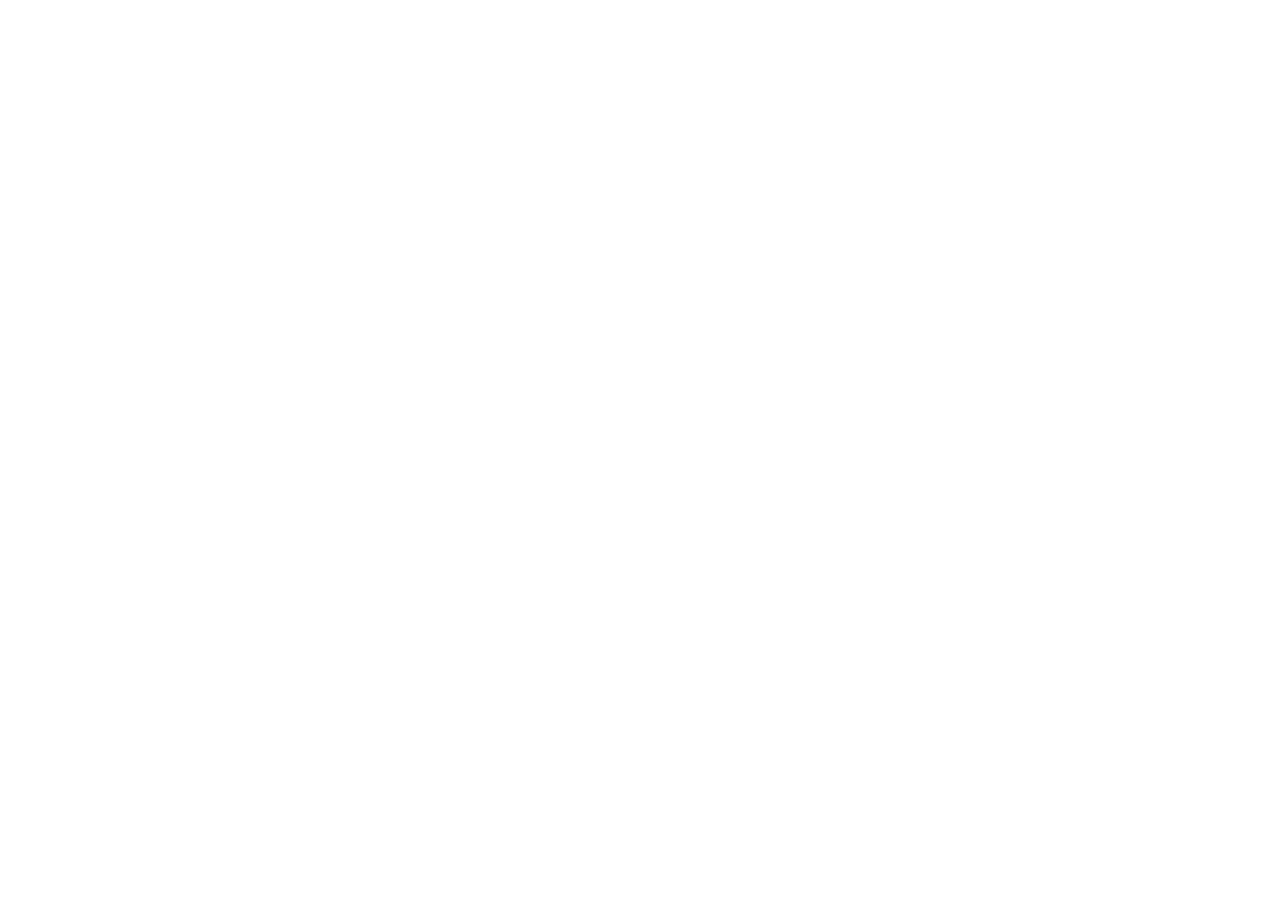
==== simon-the-game/index.html @ 652fe59e "Add simon-the-game" ====
<!DOCTYPE html><html lang=en><head><meta charset=utf-8><meta http-equiv=X-UA-Compatible content="IE=edge"><meta name=viewport content="width=device-width,initial-scale=1"><link rel=icon href=/favicon.ico><title>simon-the-game</title><link href=/css/app.dd638f56.css rel=preload as=style><link href=/js/app.24bd2131.js rel=preload as=script><link href=/js/chunk-vendors.ed8845ed.js rel=preload as=script><link href=/css/app.dd638f56.css rel=stylesheet></head><body><noscript><strong>We're sorry but simon-the-game doesn't work properly without JavaScript enabled. Please enable it to continue.</strong></noscript><div id=app></div><script src=/js/chunk-vendors.ed8845ed.js></script><script src=/js/app.24bd2131.js></script></body></html>
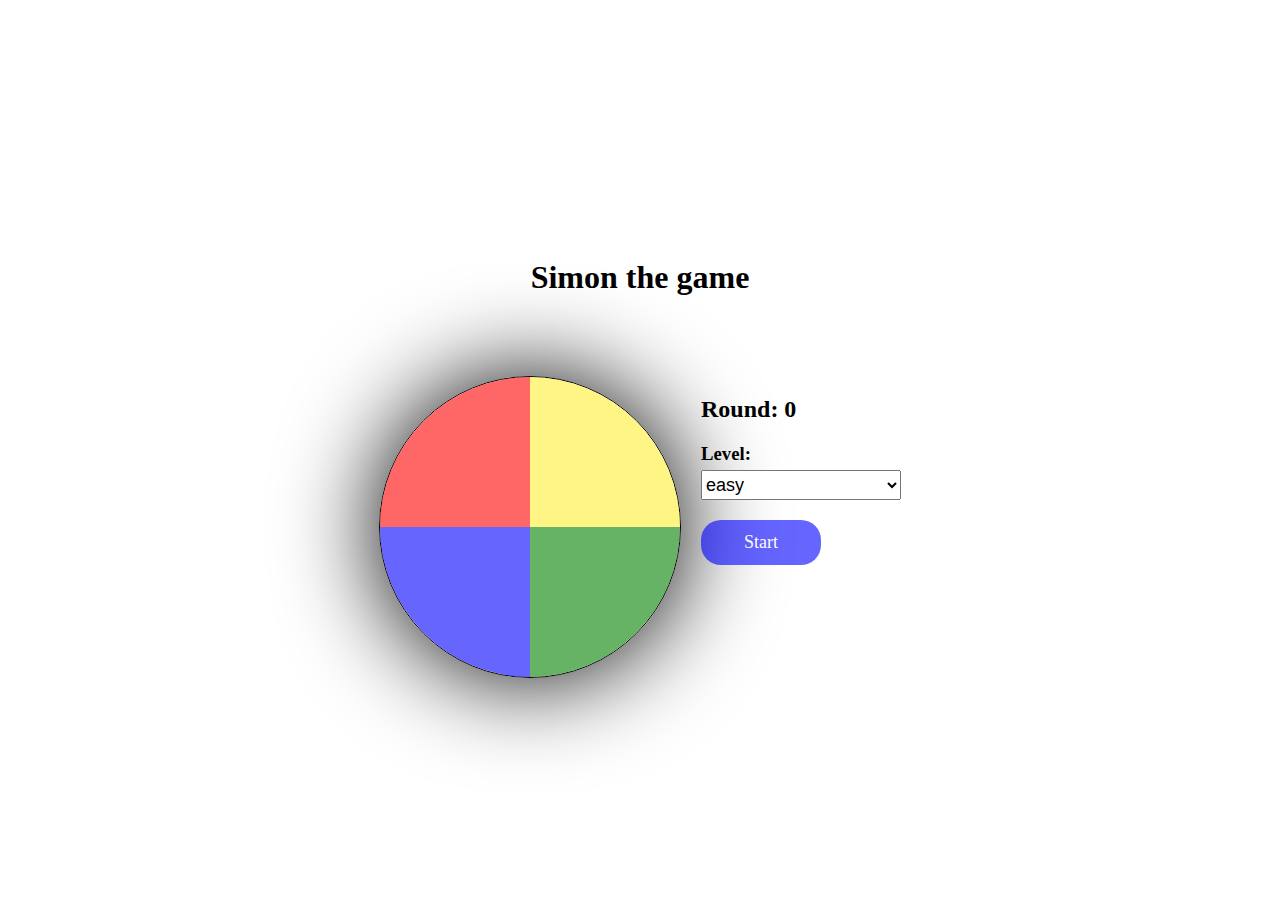
==== commit 0478b8ce: "Add simon-the-game(upadated public path)" ====
--- a/simon-the-game/index.html
+++ b/simon-the-game/index.html
@@ -1 +1 @@
-<!DOCTYPE html><html lang=en><head><meta charset=utf-8><meta http-equiv=X-UA-Compatible content="IE=edge"><meta name=viewport content="width=device-width,initial-scale=1"><link rel=icon href=/favicon.ico><title>simon-the-game</title><link href=/css/app.dd638f56.css rel=preload as=style><link href=/js/app.24bd2131.js rel=preload as=script><link href=/js/chunk-vendors.ed8845ed.js rel=preload as=script><link href=/css/app.dd638f56.css rel=stylesheet></head><body><noscript><strong>We're sorry but simon-the-game doesn't work properly without JavaScript enabled. Please enable it to continue.</strong></noscript><div id=app></div><script src=/js/chunk-vendors.ed8845ed.js></script><script src=/js/app.24bd2131.js></script></body></html>+<!DOCTYPE html><html lang=en><head><meta charset=utf-8><meta http-equiv=X-UA-Compatible content="IE=edge"><meta name=viewport content="width=device-width,initial-scale=1"><link rel=icon href=favicon.ico><title>simon-the-game</title><link href=css/app.dd638f56.css rel=preload as=style><link href=js/app.58196e4d.js rel=preload as=script><link href=js/chunk-vendors.ed8845ed.js rel=preload as=script><link href=css/app.dd638f56.css rel=stylesheet></head><body><noscript><strong>We're sorry but simon-the-game doesn't work properly without JavaScript enabled. Please enable it to continue.</strong></noscript><div id=app></div><script src=js/chunk-vendors.ed8845ed.js></script><script src=js/app.58196e4d.js></script></body></html>